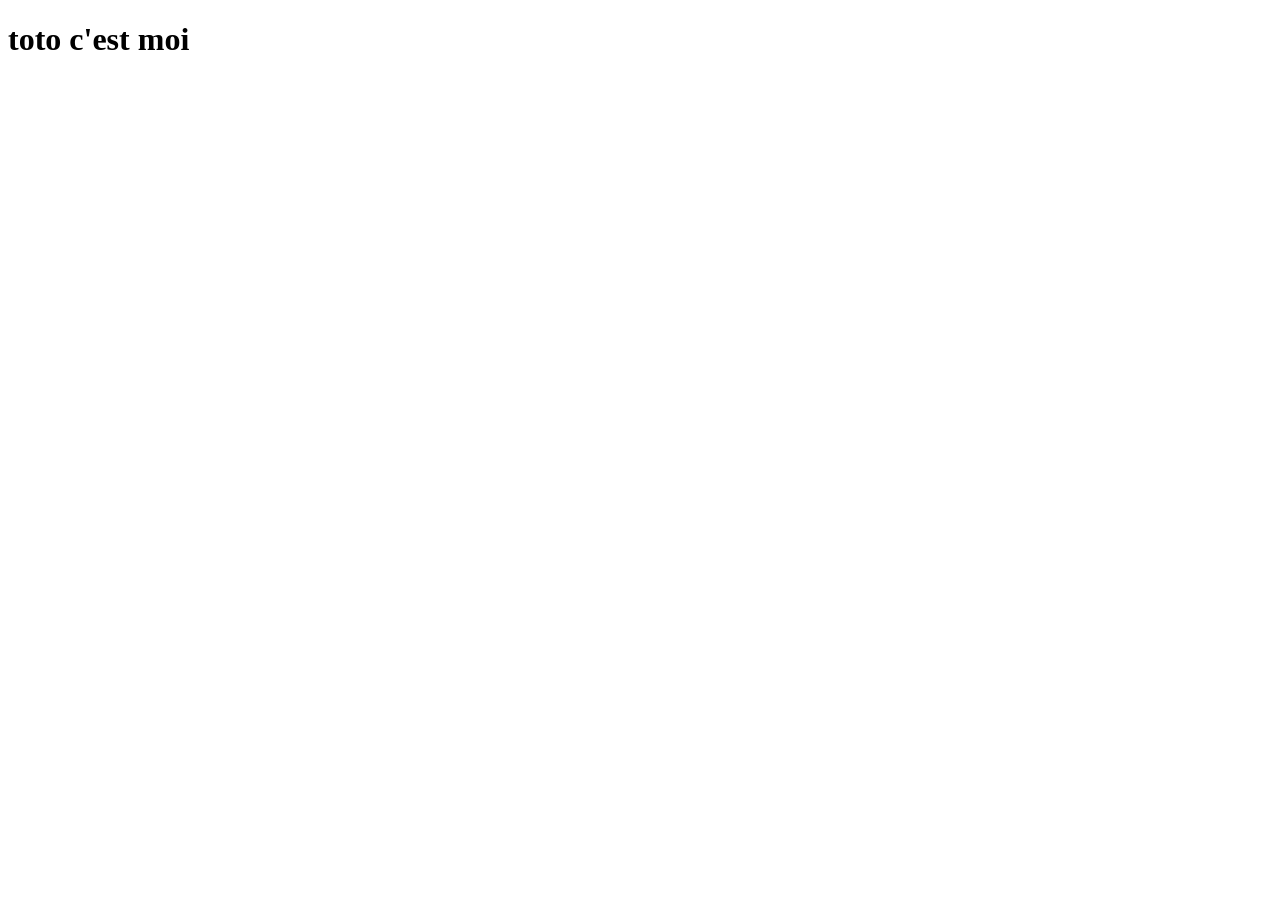
==== index.html @ 664c6746 "rename index" ====
<!doctype html>
<html lang="en">
  <head>
    <meta charset="UTF-8" />
    <meta name="viewport" content="width=device-width, initial-scale=1.0" />
    <title>Document</title>
  </head>
  <body>
    <h1>toto c'est moi</h1>
  </body>
</html>
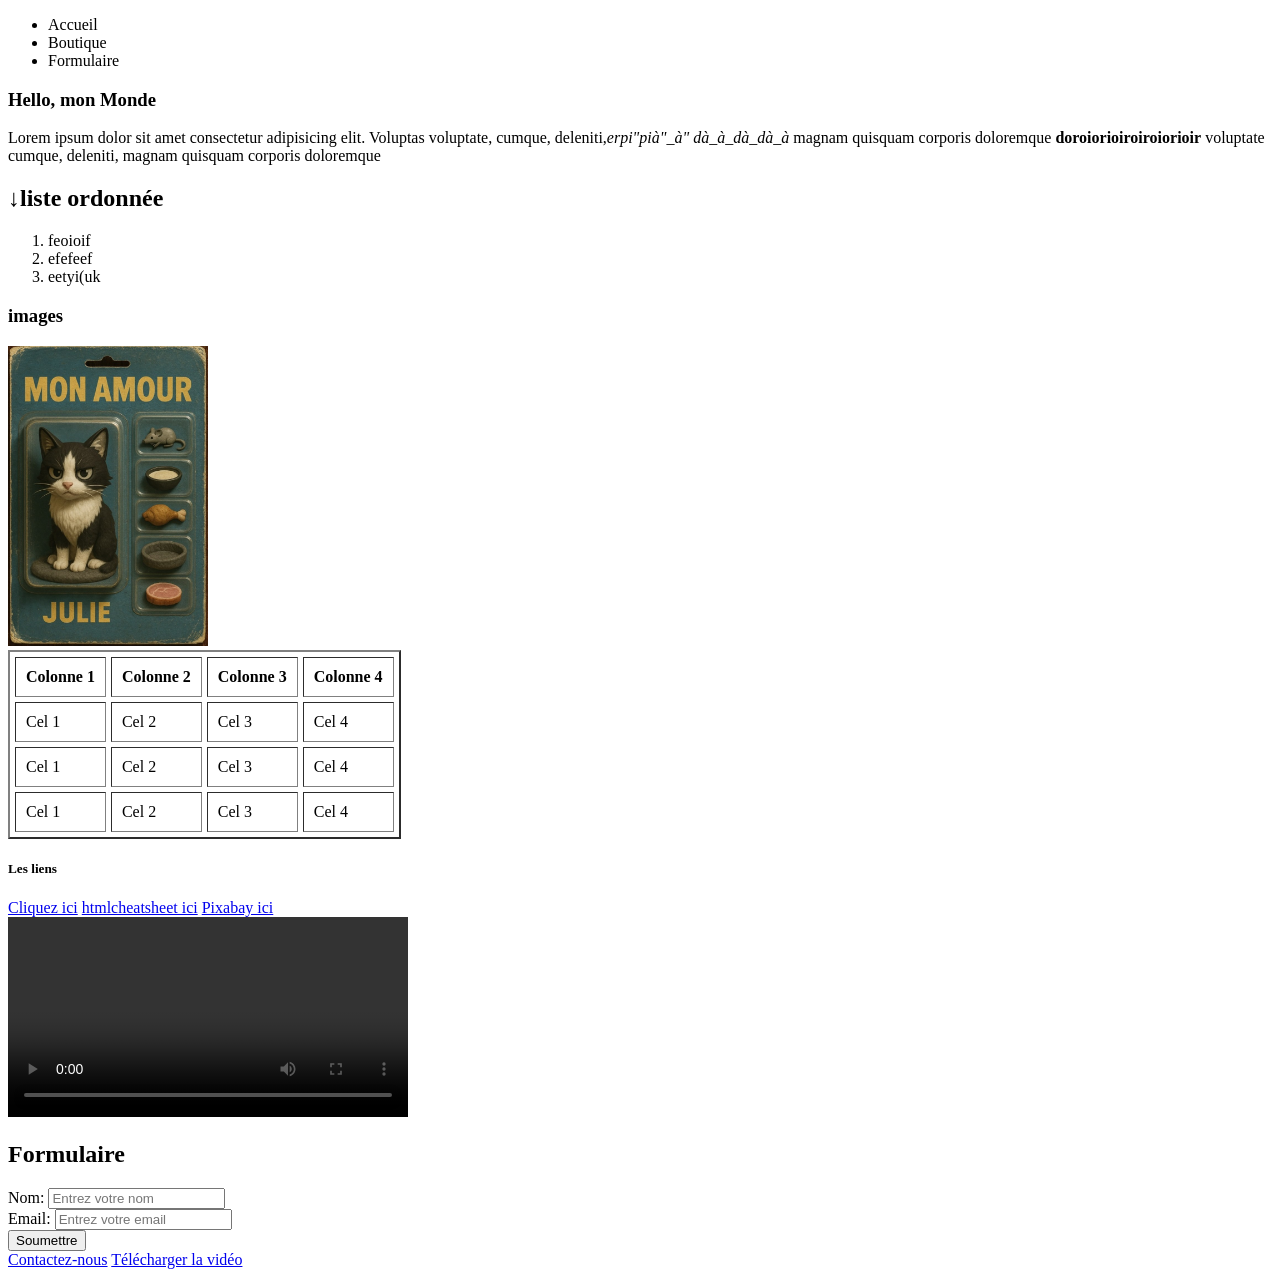
==== commit ef7503bc: "ajout" ====
--- a/index.html
+++ b/index.html
@@ -3,9 +3,122 @@
   <head>
     <meta charset="UTF-8" />
     <meta name="viewport" content="width=device-width, initial-scale=1.0" />
+    <link rel="stylesheet" href="index.css" />
     <title>Document</title>
+    <link rel="icon" href="./html5_23329.png" />
   </head>
   <body>
-    <h1>toto c'est moi</h1>
+    <nav>
+      <ul>
+        <li>Accueil</li>
+        <li>Boutique</li>
+        <li>Formulaire</li>
+      </ul>
+    </nav>
+
+    <header>
+      <!-- ! essai -->
+      <h3>Hello, mon Monde</h3>
+      <p>
+        Lorem ipsum dolor sit amet consectetur adipisicing elit. Voluptas
+        voluptate, cumque, deleniti,<em>erpi"pià"_à" dà_à_dà_dà_à</em> magnam
+        quisquam corporis doloremque
+        <strong>doroiorioiroiroiorioir</strong> voluptate cumque, deleniti,
+        magnam quisquam corporis doloremque
+      </p>
+    </header>
+    <main>
+      <section>
+        <h2><span>&#8595;</span>liste ordonnée</h2>
+        <ol>
+          <li>feoioif</li>
+          <li>efefeef</li>
+          <li>eetyi(uk</li>
+        </ol>
+      </section>
+      <sectionImages>
+        <h3>images</h3>
+        <img src="/Julie.jpg" alt="Julie" />
+        <div>
+          <table border="2" cellpadding="10" cellspacing="5">
+            <thead>
+              <tr>
+                <th>Colonne 1</th>
+                <th>Colonne 2</th>
+                <th>Colonne 3</th>
+                <th>Colonne 4</th>
+              </tr>
+            </thead>
+            <tbody>
+              <tr>
+                <td>Cel 1</td>
+                <td>Cel 2</td>
+                <td>Cel 3</td>
+                <td>Cel 4</td>
+              </tr>
+              <tr>
+                <td>Cel 1</td>
+                <td>Cel 2</td>
+                <td>Cel 3</td>
+                <td>Cel 4</td>
+              </tr>
+              <tr>
+                <td>Cel 1</td>
+                <td>Cel 2</td>
+                <td>Cel 3</td>
+                <td>Cel 4</td>
+              </tr>
+            </tbody>
+          </table>
+        </div>
+        <div>
+          <h5>Les liens</h5>
+          <a href="https://1p2j.fr" target="_blank">Cliquez ici</a>
+          <a href="https://htmlcheatsheet.com" target="_blank"
+            >htmlcheatsheet ici</a
+          >
+          <a href="https://pixabay.com" target="_blank">Pixabay ici</a>
+        </div>
+        <div>
+          <video
+            src="./345137_medium.mp4"
+            controls
+            autoplay
+            height="200"
+          ></video>
+        </div>
+      </sectionImages>
+      <section>
+        <h2>Formulaire</h2>
+        <!--!  -->
+        <form>
+          <label for="nom">Nom:</label>
+          <input
+            type="text"
+            id="nom"
+            name="nom"
+            placeholder="Entrez votre nom"
+          />
+          <!-- !ajout d'un commentaire -->
+          <br />
+          <label for="email">Email:</label>
+          <input
+            type="email"
+            id="email"
+            name="email"
+            placeholder="Entrez votre email"
+          />
+          <br />
+          <button type="submit">Soumettre</button>
+        </form>
+        <!--!  -->
+      </section>
+    </main>
+    <footer>
+      <a href="mailto:jjpofficiel@gmail.com">Contactez-nous</a>
+      <a href="./345137_medium.mp4" download>Télécharger la vidéo</a>
+    </footer>
+
+    <script src="index.js"></script>
   </body>
 </html>
--- a/index.css
+++ b/index.css
@@ -0,0 +1,6 @@
+h1 {
+  color: hsl(270, 87%, 33%);
+}
+img {
+  width: 200px;
+}
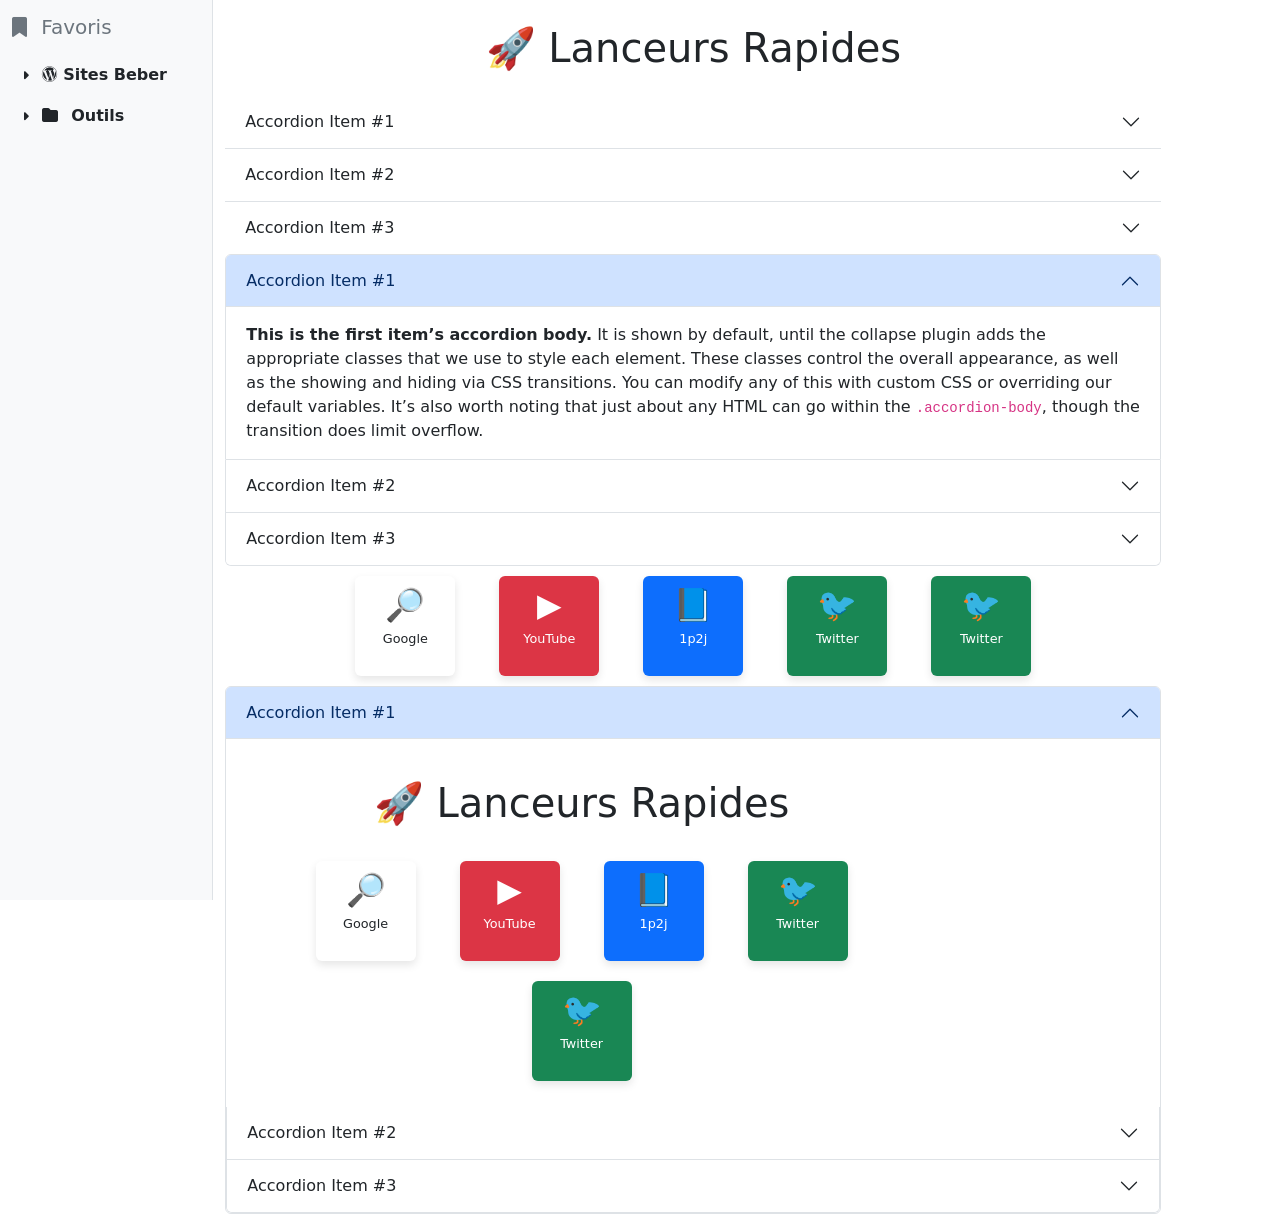
==== commit 2f0e6639: "15h" ====
--- a/index.html
+++ b/index.html
@@ -1,124 +1,377 @@
 <!doctype html>
-<html lang="en">
+<html lang="fr">
   <head>
     <meta charset="UTF-8" />
     <meta name="viewport" content="width=device-width, initial-scale=1.0" />
+    <title>Page d'Accueil Chrome - Arborescence Avancée</title>
+    <link
+      href="https://cdn.jsdelivr.net/npm/bootstrap@5.3.2/dist/css/bootstrap.min.css"
+      rel="stylesheet"
+    />
+    <link
+      rel="stylesheet"
+      href="https://cdnjs.cloudflare.com/ajax/libs/font-awesome/6.5.1/css/all.min.css"
+    />
     <link rel="stylesheet" href="index.css" />
-    <title>Document</title>
-    <link rel="icon" href="./html5_23329.png" />
   </head>
-  <body>
-    <nav>
-      <ul>
-        <li>Accueil</li>
-        <li>Boutique</li>
-        <li>Formulaire</li>
-      </ul>
-    </nav>
-
-    <header>
-      <!-- ! essai -->
-      <h3>Hello, mon Monde</h3>
-      <p>
-        Lorem ipsum dolor sit amet consectetur adipisicing elit. Voluptas
-        voluptate, cumque, deleniti,<em>erpi"pià"_à" dà_à_dà_dà_à</em> magnam
-        quisquam corporis doloremque
-        <strong>doroiorioiroiroiorioir</strong> voluptate cumque, deleniti,
-        magnam quisquam corporis doloremque
-      </p>
-    </header>
-    <main>
-      <section>
-        <h2><span>&#8595;</span>liste ordonnée</h2>
-        <ol>
-          <li>feoioif</li>
-          <li>efefeef</li>
-          <li>eetyi(uk</li>
-        </ol>
-      </section>
-      <sectionImages>
-        <h3>images</h3>
-        <img src="/Julie.jpg" alt="Julie" />
-        <div>
-          <table border="2" cellpadding="10" cellspacing="5">
-            <thead>
-              <tr>
-                <th>Colonne 1</th>
-                <th>Colonne 2</th>
-                <th>Colonne 3</th>
-                <th>Colonne 4</th>
-              </tr>
-            </thead>
-            <tbody>
-              <tr>
-                <td>Cel 1</td>
-                <td>Cel 2</td>
-                <td>Cel 3</td>
-                <td>Cel 4</td>
-              </tr>
-              <tr>
-                <td>Cel 1</td>
-                <td>Cel 2</td>
-                <td>Cel 3</td>
-                <td>Cel 4</td>
-              </tr>
-              <tr>
-                <td>Cel 1</td>
-                <td>Cel 2</td>
-                <td>Cel 3</td>
-                <td>Cel 4</td>
-              </tr>
-            </tbody>
-          </table>
+  <body class="bg-white">
+    <div class="container-fluid">
+      <div class="row">
+        <!-- !----------------Barre latérale----------------------------------- -->
+        <div class="col-2 sidebar d-none d-md-block">
+          <h5 class="text-secondary mb-3">
+            <i class="fas fa-bookmark me-2"></i> Favoris
+          </h5>
+
+          <nav class="favorites-nav">
+            <a
+              class="folder-toggle"
+              data-bs-toggle="collapse"
+              href="#collapseDev"
+              role="button"
+              aria-expanded="false"
+              aria-controls="collapseDev"
+            >
+              <i class="fas fa-caret-right arrow-icon me-2"></i>
+              <i class="fa-brands fa-wordpress"></i> Sites Beber
+            </a>
+
+            <div class="collapse" id="collapseDev">
+              <ul class="nav flex-column folder-links level-1">
+                <li class="nav-item">
+                  <a href="https://getbootstrap.com/" class="nav-link">
+                    <i class="fa-solid fa-cow"></i> Documentation Bootstrap
+                  </a>
+                </li>
+                <li class="nav-item">
+                  <a href="https://github.com/" class="nav-link">
+                    <i class="fab fa-github me-2"></i> GitHub
+                  </a>
+                </li>
+
+                <li class="nav-item">
+                  <a
+                    class="folder-toggle"
+                    data-bs-toggle="collapse"
+                    href="#collapseProjets"
+                    role="button"
+                    aria-expanded="false"
+                  >
+                    <i class="fas fa-caret-right arrow-icon me-2"></i>
+                    <i class="fas fa-folder-open me-2"></i> Projets
+                  </a>
+                  <div class="collapse" id="collapseProjets">
+                    <ul class="nav flex-column folder-links level-2">
+                      <li class="nav-item">
+                        <a href="https://gitlab.com/" class="nav-link">
+                          <i class="fab fa-gitlab me-2"></i> GitLab Perso
+                        </a>
+                      </li>
+                      <li class="nav-item">
+                        <a href="https://vercel.com/" class="nav-link">
+                          <i class="fas fa-cloud-upload-alt me-2"></i> Vercel
+                          Dashboard
+                        </a>
+                      </li>
+                    </ul>
+                  </div>
+                </li>
+              </ul>
+            </div>
+
+            <a
+              class="folder-toggle"
+              data-bs-toggle="collapse"
+              href="#collapseTools"
+              role="button"
+              aria-expanded="false"
+            >
+              <i class="fas fa-caret-right arrow-icon me-2"></i>
+              <i class="fas fa-folder me-2"></i> Outils
+            </a>
+            <div class="collapse" id="collapseTools">
+              <ul class="nav flex-column folder-links level-1">
+                <li class="nav-item">
+                  <a href="https://translate.google.com/" class="nav-link">
+                    <i class="fas fa-language me-2"></i> Traduction
+                  </a>
+                </li>
+              </ul>
+            </div>
+          </nav>
         </div>
-        <div>
-          <h5>Les liens</h5>
-          <a href="https://1p2j.fr" target="_blank">Cliquez ici</a>
-          <a href="https://htmlcheatsheet.com" target="_blank"
-            >htmlcheatsheet ici</a
-          >
-          <a href="https://pixabay.com" target="_blank">Pixabay ici</a>
+        <!-- !------------------------Colonne principale-------------- -->
+        <div class="col-12 col-md-9">
+          <h1 class="text-center my-4">🚀 Lanceurs Rapides</h1>
+          <div class="accordion accordion-flush" id="accordionFlushExample">
+  <div class="accordion-item">
+    <h2 class="accordion-header">
+      <button class="accordion-button collapsed" type="button" data-bs-toggle="collapse" data-bs-target="#flush-collapseOne" aria-expanded="false" aria-controls="flush-collapseOne">
+        Accordion Item #1
+      </button>
+    </h2>
+    <div id="flush-collapseOne" class="accordion-collapse collapse" data-bs-parent="#accordionFlushExample">
+      <div class="accordion-body">Placeholder content for this accordion, which is intended to demonstrate the <code>.accordion-flush</code> class. This is the first item’s accordion body.</div>
+    </div>
+  </div>
+  <div class="accordion-item">
+    <h2 class="accordion-header">
+      <button class="accordion-button collapsed" type="button" data-bs-toggle="collapse" data-bs-target="#flush-collapseTwo" aria-expanded="false" aria-controls="flush-collapseTwo">
+        Accordion Item #2
+      </button>
+    </h2>
+    <div id="flush-collapseTwo" class="accordion-collapse collapse" data-bs-parent="#accordionFlushExample">
+      <div class="accordion-body">Placeholder content for this accordion, which is intended to demonstrate the <code>.accordion-flush</code> class. This is the second item’s accordion body. Let’s imagine this being filled with some actual content.</div>
+    </div>
+  </div>
+  <div class="accordion-item">
+    <h2 class="accordion-header">
+      <button class="accordion-button collapsed" type="button" data-bs-toggle="collapse" data-bs-target="#flush-collapseThree" aria-expanded="false" aria-controls="flush-collapseThree">
+        Accordion Item #3
+      </button>
+    </h2>
+    <div id="flush-collapseThree" class="accordion-collapse collapse" data-bs-parent="#accordionFlushExample">
+      <div class="accordion-body">Placeholder content for this accordion, which is intended to demonstrate the <code>.accordion-flush</code> class. This is the third item’s accordion body. Nothing more exciting happening here in terms of content, but just filling up the space to make it look, at least at first glance, a bit more representative of how this would look in a real-world application.</div>
+    </div>
+  </div>
+</div>
+<div class="accordion" id="accordionExample">
+  <div class="accordion-item">
+    <h2 class="accordion-header">
+      <button class="accordion-button" type="button" data-bs-toggle="collapse" data-bs-target="#collapseOne" aria-expanded="true" aria-controls="collapseOne">
+        Accordion Item #1
+      </button>
+    </h2>
+    <div id="collapseOne" class="accordion-collapse collapse show" data-bs-parent="#accordionExample">
+      <div class="accordion-body">
+        <strong>This is the first item’s accordion body.</strong> It is shown by default, until the collapse plugin adds the appropriate classes that we use to style each element. These classes control the overall appearance, as well as the showing and hiding via CSS transitions. You can modify any of this with custom CSS or overriding our default variables. It’s also worth noting that just about any HTML can go within the <code>.accordion-body</code>, though the transition does limit overflow.
+      </div>
+    </div>
+  </div>
+  <div class="accordion-item">
+    <h2 class="accordion-header">
+      <button class="accordion-button collapsed" type="button" data-bs-toggle="collapse" data-bs-target="#collapseTwo" aria-expanded="false" aria-controls="collapseTwo">
+        Accordion Item #2
+      </button>
+    </h2>
+    <div id="collapseTwo" class="accordion-collapse collapse" data-bs-parent="#accordionExample">
+      <div class="accordion-body">
+        <strong>This is the second item’s accordion body.</strong> It is hidden by default, until the collapse plugin adds the appropriate classes that we use to style each element. These classes control the overall appearance, as well as the showing and hiding via CSS transitions. You can modify any of this with custom CSS or overriding our default variables. It’s also worth noting that just about any HTML can go within the <code>.accordion-body</code>, though the transition does limit overflow.
+      </div>
+    </div>
+  </div>
+  <div class="accordion-item">
+    <h2 class="accordion-header">
+      <button class="accordion-button collapsed" type="button" data-bs-toggle="collapse" data-bs-target="#collapseThree" aria-expanded="false" aria-controls="collapseThree">
+        Accordion Item #3
+      </button>
+    </h2>
+    <div id="collapseThree" class="accordion-collapse collapse" data-bs-parent="#accordionExample">
+      <div class="accordion-body">
+        <strong>This is the third item’s accordion body.</strong> It is hidden by default, until the collapse plugin adds the appropriate classes that we use to style each element. These classes control the overall appearance, as well as the showing and hiding via CSS transitions. You can modify any of this with custom CSS or overriding our default variables. It’s also worth noting that just about any HTML can go within the <code>.accordion-body</code>, though the transition does limit overflow.
+      </div>
+    </div>
+  </div>
+</div>
+
+
+
+
+
+
+
+
+          <div class="row justify-content-center">
+            <!-- Colonne 1------------------ -->
+            <div class="col-auto">
+              <div class="card custom-card bg-white">
+                <a href="https://www.google.com">
+                  <span class="card-icon">🔎</span>
+                  <div>Google</div>
+                </a>
+              </div>
+            </div>
+            <!-- Colonne 2------------------ -->
+
+            <div class="col-auto">
+              <div class="card custom-card bg-danger text-white">
+                <a href="https://www.youtube.com">
+                  <span class="card-icon">▶️</span>
+                  <div>YouTube</div>
+                </a>
+              </div>
+            </div>
+            <!-- Colonne 3------------------ -->
+            <div class="col-auto">
+              <div class="card custom-card bg-primary text-white">
+                <a href="https://1p2j.fr">
+                  <span class="card-icon">📘</span>
+                  <div>1p2j</div>
+                </a>
+              </div>
+            </div>
+            <!-- Colonne 4------------------ -->
+            <div class="col-auto">
+              <div class="card custom-card bg-success text-white">
+                <a href="https://www.twitter.com">
+                  <span class="card-icon">🐦</span>
+                  <div>Twitter</div>
+                </a>
+              </div>
+            </div>
+            <!-- Colonne 5------------------ -->
+            <div class="col-auto">
+              <div class="card custom-card bg-success text-white">
+                <a href="https://jjpofficiel-svg.github.io/Projet-accueil/">
+                  <span class="card-icon">🐦</span>
+                  <div>Twitter</div>
+                </a>
+              </div>
+            </div>
+
+            <!-- Colonne 5------------------ -->
+            <div class="accordion" id="accordionExample">
+              <div class="accordion-item">
+                <h2 class="accordion-header">
+                  <button
+                    class="accordion-button"
+                    type="button"
+                    data-bs-toggle="collapse"
+                    data-bs-target="#collapseOne"
+                    aria-expanded="true"
+                    aria-controls="collapseOne"
+                  >
+                    Accordion Item #1
+                  </button>
+                </h2>
+                <div
+                  id="collapseOne"
+                  class="accordion-collapse collapse show"
+                  data-bs-parent="#accordionExample"
+                >
+                  <div class="accordion-body">
+                    <div class="col-12 col-md-9">
+          <h1 class="text-center my-4">🚀 Lanceurs Rapides</h1>
+          <div class="row justify-content-center">
+            <!-- Colonne 1------------------ -->
+            <div class="col-auto">
+              <div class="card custom-card bg-white">
+                <a href="https://www.google.com">
+                  <span class="card-icon">🔎</span>
+                  <div>Google</div>
+                </a>
+              </div>
+            </div>
+            <!-- Colonne 2------------------ -->
+
+            <div class="col-auto">
+              <div class="card custom-card bg-danger text-white">
+                <a href="https://www.youtube.com">
+                  <span class="card-icon">▶️</span>
+                  <div>YouTube</div>
+                </a>
+              </div>
+            </div>
+            <!-- Colonne 3------------------ -->
+            <div class="col-auto">
+              <div class="card custom-card bg-primary text-white">
+                <a href="https://1p2j.fr">
+                  <span class="card-icon">📘</span>
+                  <div>1p2j</div>
+                </a>
+              </div>
+            </div>
+            <!-- Colonne 4------------------ -->
+            <div class="col-auto">
+              <div class="card custom-card bg-success text-white">
+                <a href="https://www.twitter.com">
+                  <span class="card-icon">🐦</span>
+                  <div>Twitter</div>
+                </a>
+              </div>
+            </div>
+            <!-- Colonne 5------------------ -->
+            <div class="col-auto">
+              <div class="card custom-card bg-success text-white">
+                <a href="https://jjpofficiel-svg.github.io/Projet-accueil/">
+                  <span class="card-icon">🐦</span>
+                  <div>Twitter</div>
+                </a>
+              </div>
+            </div>
+
+                  </div>
+                </div>
+              </div>
+              <div class="accordion-item">
+                <h2 class="accordion-header">
+                  <button
+                    class="accordion-button collapsed"
+                    type="button"
+                    data-bs-toggle="collapse"
+                    data-bs-target="#collapseTwo"
+                    aria-expanded="false"
+                    aria-controls="collapseTwo"
+                  >
+                    Accordion Item #2
+                  </button>
+                </h2>
+                <div
+                  id="collapseTwo"
+                  class="accordion-collapse collapse"
+                  data-bs-parent="#accordionExample"
+                >
+                  <div class="accordion-body">
+                    <strong>This is the second item’s accordion body.</strong>
+                    It is hidden by default, until the collapse plugin adds the
+                    appropriate classes that we use to style each element. These
+                    classes control the overall appearance, as well as the
+                    showing and hiding via CSS transitions. You can modify any
+                    of this with custom CSS or overriding our default variables.
+                    It’s also worth noting that just about any HTML can go
+                    within the <code>.accordion-body</code>, though the
+                    transition does limit overflow.
+                  </div>
+                </div>
+              </div>
+              <div class="accordion-item">
+                <h2 class="accordion-header">
+                  <button
+                    class="accordion-button collapsed"
+                    type="button"
+                    data-bs-toggle="collapse"
+                    data-bs-target="#collapseThree"
+                    aria-expanded="false"
+                    aria-controls="collapseThree"
+                  >
+                    Accordion Item #3
+                  </button>
+                </h2>
+                <div
+                  id="collapseThree"
+                  class="accordion-collapse collapse"
+                  data-bs-parent="#accordionExample"
+                >
+                  <div class="accordion-body">
+                    <strong>This is the third item’s accordion body.</strong> It
+                    is hidden by default, until the collapse plugin adds the
+                    appropriate classes that we use to style each element. These
+                    classes control the overall appearance, as well as the
+                    showing and hiding via CSS transitions. You can modify any
+                    of this with custom CSS or overriding our default variables.
+                    It’s also worth noting that just about any HTML can go
+                    within the <code>.accordion-body</code>, though the
+                    transition does limit overflow.
+                  </div>
+                </div>
+              </div>
+            </div>
+            <!-- Colonne 5------------------ -->
+          </div>
         </div>
-        <div>
-          <video
-            src="./345137_medium.mp4"
-            controls
-            autoplay
-            height="200"
-          ></video>
-        </div>
-      </sectionImages>
-      <section>
-        <h2>Formulaire</h2>
-        <!--!  -->
-        <form>
-          <label for="nom">Nom:</label>
-          <input
-            type="text"
-            id="nom"
-            name="nom"
-            placeholder="Entrez votre nom"
-          />
-          <!-- !ajout d'un commentaire -->
-          <br />
-          <label for="email">Email:</label>
-          <input
-            type="email"
-            id="email"
-            name="email"
-            placeholder="Entrez votre email"
-          />
-          <br />
-          <button type="submit">Soumettre</button>
-        </form>
-        <!--!  -->
-      </section>
-    </main>
-    <footer>
-      <a href="mailto:jjpofficiel@gmail.com">Contactez-nous</a>
-      <a href="./345137_medium.mp4" download>Télécharger la vidéo</a>
-    </footer>
-
-    <script src="index.js"></script>
+      </div>
+    </div>
+
+    <script src="https://cdn.jsdelivr.net/npm/bootstrap@5.3.2/dist/js/bootstrap.bundle.min.js"></script>
   </body>
 </html>
--- a/index.css
+++ b/index.css
@@ -1,6 +1,89 @@
-h1 {
-  color: hsl(270, 87%, 33%);
-}
-img {
-  width: 200px;
-}
+ /* --- Styles précédents conservés --- */
+      .custom-card {
+        width: 100px;
+        height: 100px;
+        display: flex;
+        flex-direction: column;
+        justify-content: center;
+        align-items: center;
+        text-align: center;
+        margin: 10px;
+        border: none;
+        box-shadow: 0 4px 8px rgba(0, 0, 0, 0.1);
+        transition: transform 0.2s;
+      }
+      .custom-card:hover {
+        transform: scale(1.05);
+        box-shadow: 0 8px 16px rgba(0, 0, 0, 0.2);
+      }
+      .custom-card a {
+        text-decoration: none;
+        color: inherit;
+        display: block;
+        height: 100%;
+        width: 100%;
+        padding: 5px;
+        font-size: 0.8rem;
+      }
+      .card-icon {
+        font-size: 2rem;
+        margin-bottom: 5px;
+      }
+
+      .sidebar {
+        height: 100vh;
+        overflow-y: auto;
+        background-color: #f8f9fa;
+        padding-top: 15px;
+        border-right: 1px solid #dee2e6;
+      }
+      .favorites-nav {
+        flex-direction: column;
+        padding: 0 10px;
+        user-select: none;
+      }
+
+      /* Style des titres de dossiers (Niveau 1 et 2) */
+      .folder-toggle {
+        font-weight: bold;
+        color: #212529;
+        padding: 8px 0px 4px 0px;
+        margin-top: 5px;
+        cursor: pointer;
+        display: block;
+        text-decoration: none;
+      }
+      .folder-toggle:hover {
+        color: #0d6efd;
+      }
+
+      /* Flèche de rotation */
+      .arrow-icon {
+        transition: transform 0.2s;
+        font-size: 0.8rem;
+      }
+      .folder-toggle[aria-expanded="true"] .arrow-icon {
+        transform: rotate(90deg);
+      }
+
+      /* Indentations */
+      .folder-links {
+        list-style: none;
+        padding-left: 0;
+      }
+      .level-1 {
+        padding-left: 20px;
+      } /* Sous le dossier principal */
+      .level-2 {
+        padding-left: 40px;
+      } /* Sous le sous-dossier Projets */
+
+      .nav-link {
+        padding: 5px 10px;
+        color: #212529;
+        border-radius: 0.25rem;
+      }
+      .nav-link:hover {
+        background-color: #e9ecef;
+      }
+    
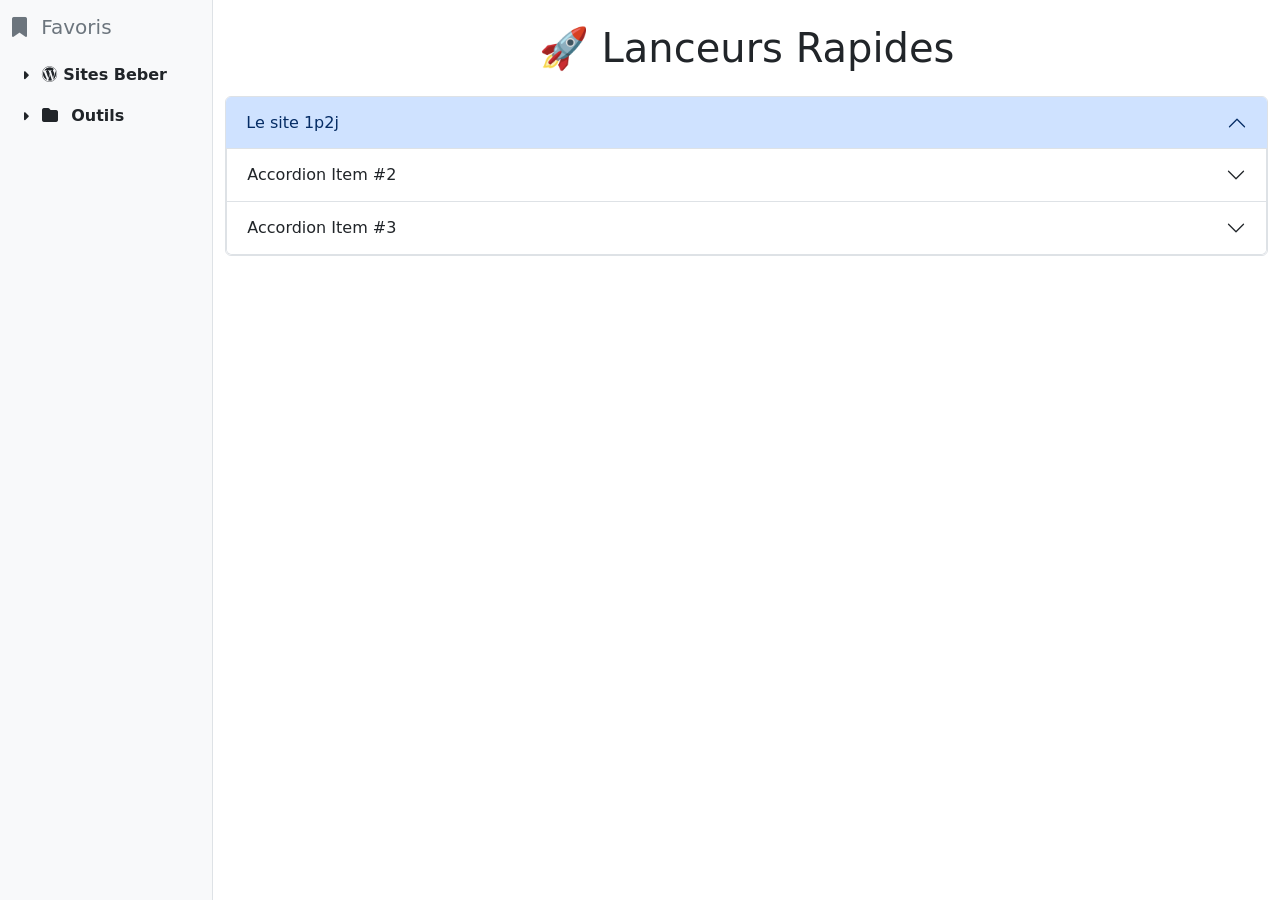
==== commit 29b33400: "16h" ====
--- a/index.html
+++ b/index.html
@@ -22,7 +22,6 @@
           <h5 class="text-secondary mb-3">
             <i class="fas fa-bookmark me-2"></i> Favoris
           </h5>
-
           <nav class="favorites-nav">
             <a
               class="folder-toggle"
@@ -100,88 +99,21 @@
             </div>
           </nav>
         </div>
-        <!-- !------------------------Colonne principale-------------- -->
-        <div class="col-12 col-md-9">
-          <h1 class="text-center my-4">🚀 Lanceurs Rapides</h1>
-          <div class="accordion accordion-flush" id="accordionFlushExample">
-  <div class="accordion-item">
-    <h2 class="accordion-header">
-      <button class="accordion-button collapsed" type="button" data-bs-toggle="collapse" data-bs-target="#flush-collapseOne" aria-expanded="false" aria-controls="flush-collapseOne">
-        Accordion Item #1
-      </button>
-    </h2>
-    <div id="flush-collapseOne" class="accordion-collapse collapse" data-bs-parent="#accordionFlushExample">
-      <div class="accordion-body">Placeholder content for this accordion, which is intended to demonstrate the <code>.accordion-flush</code> class. This is the first item’s accordion body.</div>
-    </div>
-  </div>
-  <div class="accordion-item">
-    <h2 class="accordion-header">
-      <button class="accordion-button collapsed" type="button" data-bs-toggle="collapse" data-bs-target="#flush-collapseTwo" aria-expanded="false" aria-controls="flush-collapseTwo">
-        Accordion Item #2
-      </button>
-    </h2>
-    <div id="flush-collapseTwo" class="accordion-collapse collapse" data-bs-parent="#accordionFlushExample">
-      <div class="accordion-body">Placeholder content for this accordion, which is intended to demonstrate the <code>.accordion-flush</code> class. This is the second item’s accordion body. Let’s imagine this being filled with some actual content.</div>
-    </div>
-  </div>
-  <div class="accordion-item">
-    <h2 class="accordion-header">
-      <button class="accordion-button collapsed" type="button" data-bs-toggle="collapse" data-bs-target="#flush-collapseThree" aria-expanded="false" aria-controls="flush-collapseThree">
-        Accordion Item #3
-      </button>
-    </h2>
-    <div id="flush-collapseThree" class="accordion-collapse collapse" data-bs-parent="#accordionFlushExample">
-      <div class="accordion-body">Placeholder content for this accordion, which is intended to demonstrate the <code>.accordion-flush</code> class. This is the third item’s accordion body. Nothing more exciting happening here in terms of content, but just filling up the space to make it look, at least at first glance, a bit more representative of how this would look in a real-world application.</div>
-    </div>
-  </div>
-</div>
-<div class="accordion" id="accordionExample">
-  <div class="accordion-item">
-    <h2 class="accordion-header">
-      <button class="accordion-button" type="button" data-bs-toggle="collapse" data-bs-target="#collapseOne" aria-expanded="true" aria-controls="collapseOne">
-        Accordion Item #1
-      </button>
-    </h2>
-    <div id="collapseOne" class="accordion-collapse collapse show" data-bs-parent="#accordionExample">
-      <div class="accordion-body">
-        <strong>This is the first item’s accordion body.</strong> It is shown by default, until the collapse plugin adds the appropriate classes that we use to style each element. These classes control the overall appearance, as well as the showing and hiding via CSS transitions. You can modify any of this with custom CSS or overriding our default variables. It’s also worth noting that just about any HTML can go within the <code>.accordion-body</code>, though the transition does limit overflow.
-      </div>
-    </div>
-  </div>
-  <div class="accordion-item">
-    <h2 class="accordion-header">
-      <button class="accordion-button collapsed" type="button" data-bs-toggle="collapse" data-bs-target="#collapseTwo" aria-expanded="false" aria-controls="collapseTwo">
-        Accordion Item #2
-      </button>
-    </h2>
-    <div id="collapseTwo" class="accordion-collapse collapse" data-bs-parent="#accordionExample">
-      <div class="accordion-body">
-        <strong>This is the second item’s accordion body.</strong> It is hidden by default, until the collapse plugin adds the appropriate classes that we use to style each element. These classes control the overall appearance, as well as the showing and hiding via CSS transitions. You can modify any of this with custom CSS or overriding our default variables. It’s also worth noting that just about any HTML can go within the <code>.accordion-body</code>, though the transition does limit overflow.
-      </div>
-    </div>
-  </div>
-  <div class="accordion-item">
-    <h2 class="accordion-header">
-      <button class="accordion-button collapsed" type="button" data-bs-toggle="collapse" data-bs-target="#collapseThree" aria-expanded="false" aria-controls="collapseThree">
-        Accordion Item #3
-      </button>
-    </h2>
-    <div id="collapseThree" class="accordion-collapse collapse" data-bs-parent="#accordionExample">
-      <div class="accordion-body">
-        <strong>This is the third item’s accordion body.</strong> It is hidden by default, until the collapse plugin adds the appropriate classes that we use to style each element. These classes control the overall appearance, as well as the showing and hiding via CSS transitions. You can modify any of this with custom CSS or overriding our default variables. It’s also worth noting that just about any HTML can go within the <code>.accordion-body</code>, though the transition does limit overflow.
-      </div>
-    </div>
-  </div>
-</div>
-
-
-
-
-
-
-
-
+        <!-- !----------------Espace principal-------------------------------------------------- -->
+        <div class="col-12 col-md-10">
+            <h1 class="text-center my-4">🚀 Lanceurs Rapides</h1>
+          <div class="accordion" id="accordionExample">
+            <div class="accordion-item">
+            <h2 class="accordion-header text-center" ><button class="accordion-button" type="button" data-bs-toggle="collapse" data-bs-target="#collapseOne" aria-expanded="true"
+              aria-controls="collapseOne"> Le site 1p2j
+            </button>
+          </h2>
+          <div id="collapseOne" class="accordion-collapse collapse" data-bs-parent="#accordionExample">
+           
+            <div class="accordion-body">
+           
           <div class="row justify-content-center">
+             <!-- ! -->
             <!-- Colonne 1------------------ -->
             <div class="col-auto">
               <div class="card custom-card bg-white">
@@ -228,145 +160,98 @@
                 </a>
               </div>
             </div>
-
-            <!-- Colonne 5------------------ -->
-            <div class="accordion" id="accordionExample">
-              <div class="accordion-item">
-                <h2 class="accordion-header">
-                  <button
-                    class="accordion-button"
-                    type="button"
-                    data-bs-toggle="collapse"
-                    data-bs-target="#collapseOne"
-                    aria-expanded="true"
-                    aria-controls="collapseOne"
-                  >
-                    Accordion Item #1
-                  </button>
-                </h2>
-                <div
-                  id="collapseOne"
-                  class="accordion-collapse collapse show"
-                  data-bs-parent="#accordionExample"
-                >
-                  <div class="accordion-body">
-                    <div class="col-12 col-md-9">
-          <h1 class="text-center my-4">🚀 Lanceurs Rapides</h1>
-          <div class="row justify-content-center">
-            <!-- Colonne 1------------------ -->
-            <div class="col-auto">
-              <div class="card custom-card bg-white">
-                <a href="https://www.google.com">
-                  <span class="card-icon">🔎</span>
-                  <div>Google</div>
-                </a>
-              </div>
-            </div>
-            <!-- Colonne 2------------------ -->
-
-            <div class="col-auto">
-              <div class="card custom-card bg-danger text-white">
-                <a href="https://www.youtube.com">
-                  <span class="card-icon">▶️</span>
-                  <div>YouTube</div>
-                </a>
-              </div>
-            </div>
-            <!-- Colonne 3------------------ -->
-            <div class="col-auto">
-              <div class="card custom-card bg-primary text-white">
-                <a href="https://1p2j.fr">
-                  <span class="card-icon">📘</span>
-                  <div>1p2j</div>
-                </a>
-              </div>
-            </div>
-            <!-- Colonne 4------------------ -->
-            <div class="col-auto">
-              <div class="card custom-card bg-success text-white">
-                <a href="https://www.twitter.com">
-                  <span class="card-icon">🐦</span>
-                  <div>Twitter</div>
-                </a>
-              </div>
-            </div>
-            <!-- Colonne 5------------------ -->
-            <div class="col-auto">
-              <div class="card custom-card bg-success text-white">
-                <a href="https://jjpofficiel-svg.github.io/Projet-accueil/">
-                  <span class="card-icon">🐦</span>
-                  <div>Twitter</div>
-                </a>
-              </div>
-            </div>
-
-                  </div>
-                </div>
-              </div>
-              <div class="accordion-item">
-                <h2 class="accordion-header">
-                  <button
-                    class="accordion-button collapsed"
-                    type="button"
-                    data-bs-toggle="collapse"
-                    data-bs-target="#collapseTwo"
-                    aria-expanded="false"
-                    aria-controls="collapseTwo"
-                  >
-                    Accordion Item #2
-                  </button>
-                </h2>
-                <div
-                  id="collapseTwo"
-                  class="accordion-collapse collapse"
-                  data-bs-parent="#accordionExample"
-                >
-                  <div class="accordion-body">
-                    <strong>This is the second item’s accordion body.</strong>
-                    It is hidden by default, until the collapse plugin adds the
-                    appropriate classes that we use to style each element. These
-                    classes control the overall appearance, as well as the
-                    showing and hiding via CSS transitions. You can modify any
-                    of this with custom CSS or overriding our default variables.
-                    It’s also worth noting that just about any HTML can go
-                    within the <code>.accordion-body</code>, though the
-                    transition does limit overflow.
-                  </div>
-                </div>
-              </div>
-              <div class="accordion-item">
-                <h2 class="accordion-header">
-                  <button
-                    class="accordion-button collapsed"
-                    type="button"
-                    data-bs-toggle="collapse"
-                    data-bs-target="#collapseThree"
-                    aria-expanded="false"
-                    aria-controls="collapseThree"
-                  >
-                    Accordion Item #3
-                  </button>
-                </h2>
-                <div
-                  id="collapseThree"
-                  class="accordion-collapse collapse"
-                  data-bs-parent="#accordionExample"
-                >
-                  <div class="accordion-body">
-                    <strong>This is the third item’s accordion body.</strong> It
-                    is hidden by default, until the collapse plugin adds the
-                    appropriate classes that we use to style each element. These
-                    classes control the overall appearance, as well as the
-                    showing and hiding via CSS transitions. You can modify any
-                    of this with custom CSS or overriding our default variables.
-                    It’s also worth noting that just about any HTML can go
-                    within the <code>.accordion-body</code>, though the
-                    transition does limit overflow.
-                  </div>
-                </div>
-              </div>
-            </div>
-            <!-- Colonne 5------------------ -->
+<!-- Colonne 5------------------ -->
+            <div class="col-auto">
+              <div class="card custom-card bg-success text-white">
+                <a href="https://jjpofficiel-svg.github.io/Projet-accueil/">
+                  <span class="card-icon">🐦</span>
+                  <div>Twitter</div>
+                </a>
+              </div>
+            </div>
+<!-- Colonne 5------------------ -->
+            <div class="col-auto">
+              <div class="card custom-card bg-success text-white">
+                <a href="https://jjpofficiel-svg.github.io/Projet-accueil/">
+                  <span class="card-icon">🐦</span>
+                  <div>Twitter</div>
+                </a>
+              </div>
+            </div>
+
+<!-- Colonne 5------------------ -->
+            <div class="col-auto">
+              <div class="card custom-card bg-success text-white">
+                <a href="https://jjpofficiel-svg.github.io/Projet-accueil/">
+                  <span class="card-icon">🐦</span>
+                  <div>Twitter</div>
+                </a>
+              </div>
+            </div>
+
+
+            
+            </div>
+          </div>
+        </div>
+        <div class="accordion-item">
+          <h2 class="accordion-header">
+            <button
+              class="accordion-button collapsed"
+              type="button"
+              data-bs-toggle="collapse"
+              data-bs-target="#collapseTwo"
+              aria-expanded="false"
+              aria-controls="collapseTwo"
+            >
+              Accordion Item #2
+            </button>
+          </h2>
+          <div
+            id="collapseTwo"
+            class="accordion-collapse collapse"
+            data-bs-parent="#accordionExample"
+          >
+            <div class="accordion-body">
+              <strong>This is the second item’s accordion body.</strong> It is
+              hidden by default, until the collapse plugin adds the appropriate
+              classes that we use to style each element. These classes control
+              the overall appearance, as well as the showing and hiding via CSS
+              transitions. You can modify any of this with custom CSS or
+              overriding our default variables. It’s also worth noting that just
+              about any HTML can go within the <code>.accordion-body</code>,
+              though the transition does limit overflow.
+            </div>
+          </div>
+        </div>
+        <div class="accordion-item">
+          <h2 class="accordion-header">
+            <button
+              class="accordion-button collapsed"
+              type="button"
+              data-bs-toggle="collapse"
+              data-bs-target="#collapseThree"
+              aria-expanded="false"
+              aria-controls="collapseThree"
+            >
+              Accordion Item #3
+            </button>
+          </h2>
+          <div
+            id="collapseThree"
+            class="accordion-collapse collapse"
+            data-bs-parent="#accordionExample"
+          >
+            <div class="accordion-body">
+              <strong>This is the third item’s accordion body.</strong> It is
+              hidden by default, until the collapse plugin adds the appropriate
+              classes that we use to style each element. These classes control
+              the overall appearance, as well as the showing and hiding via CSS
+              transitions. You can modify any of this with custom CSS or
+              overriding our default variables. It’s also worth noting that just
+              about any HTML can go within the <code>.accordion-body</code>,
+              though the transition does limit overflow.
+            </div>
           </div>
         </div>
       </div>
